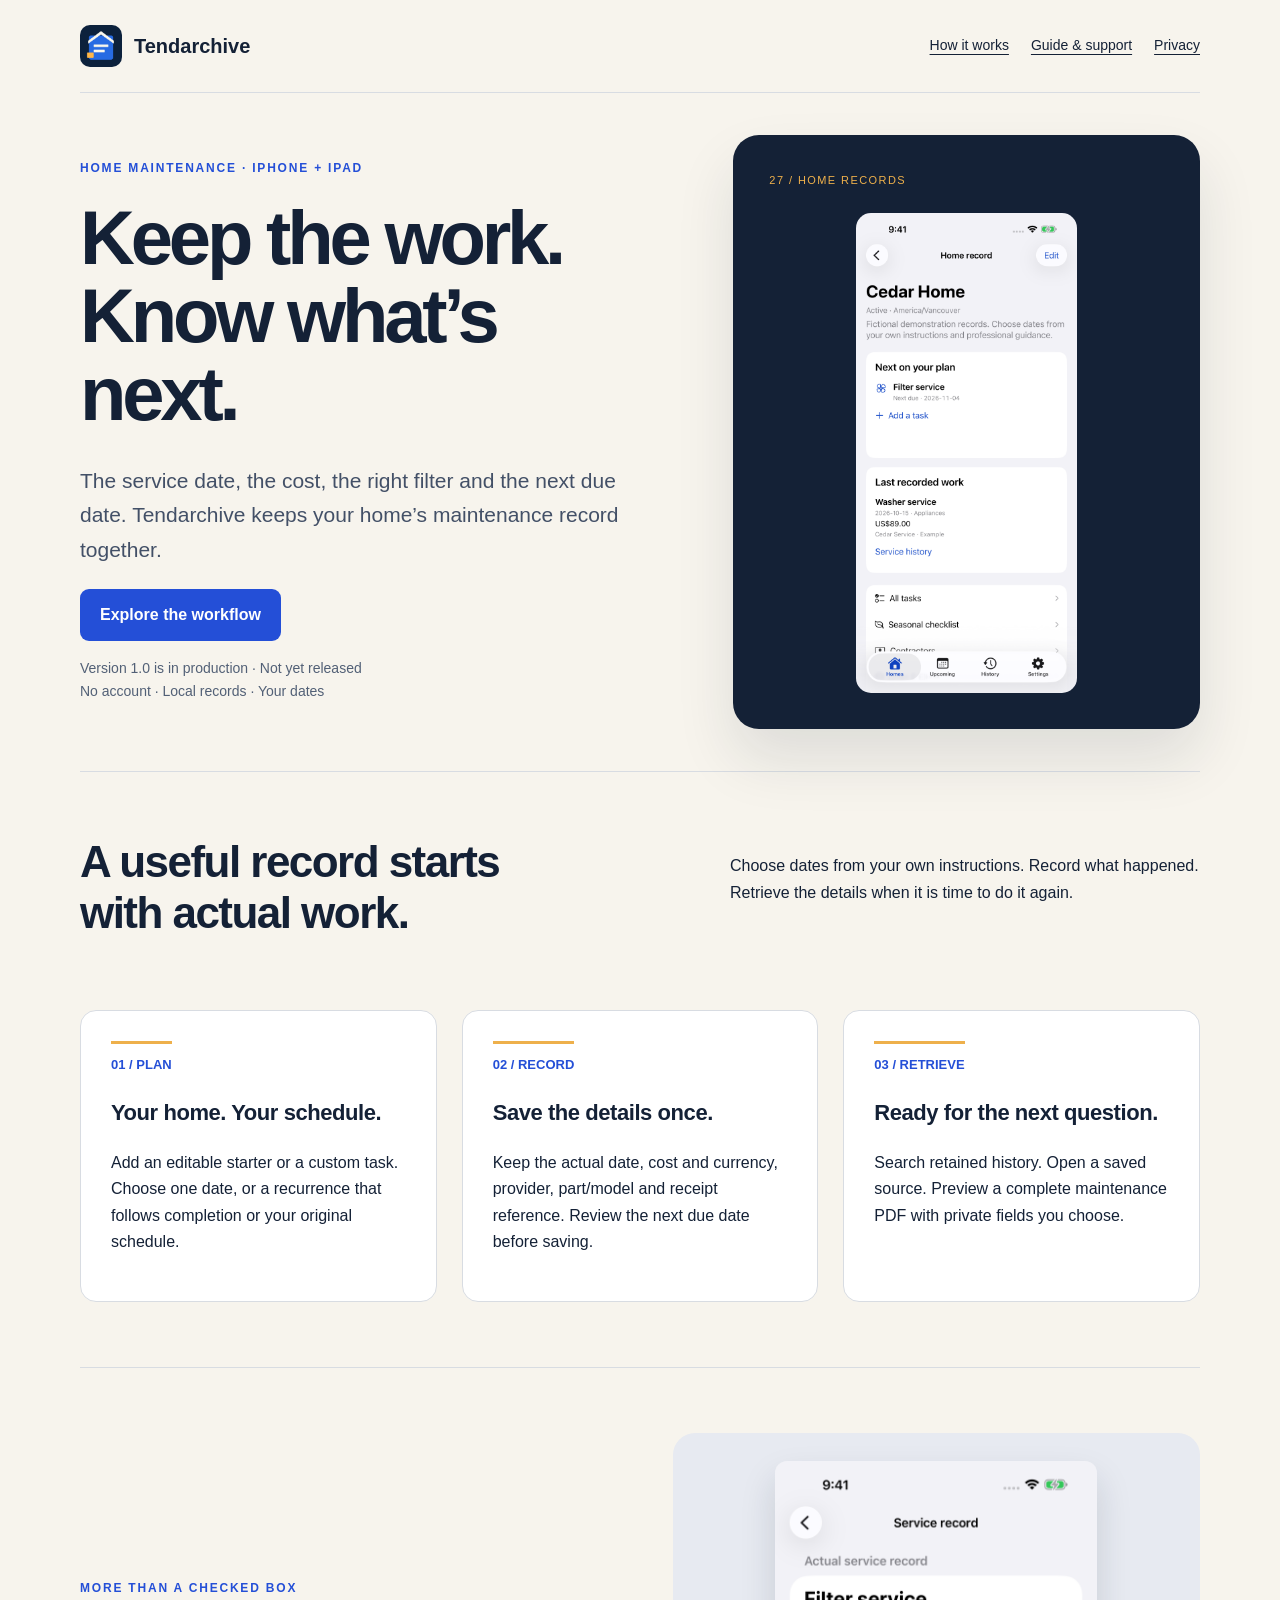
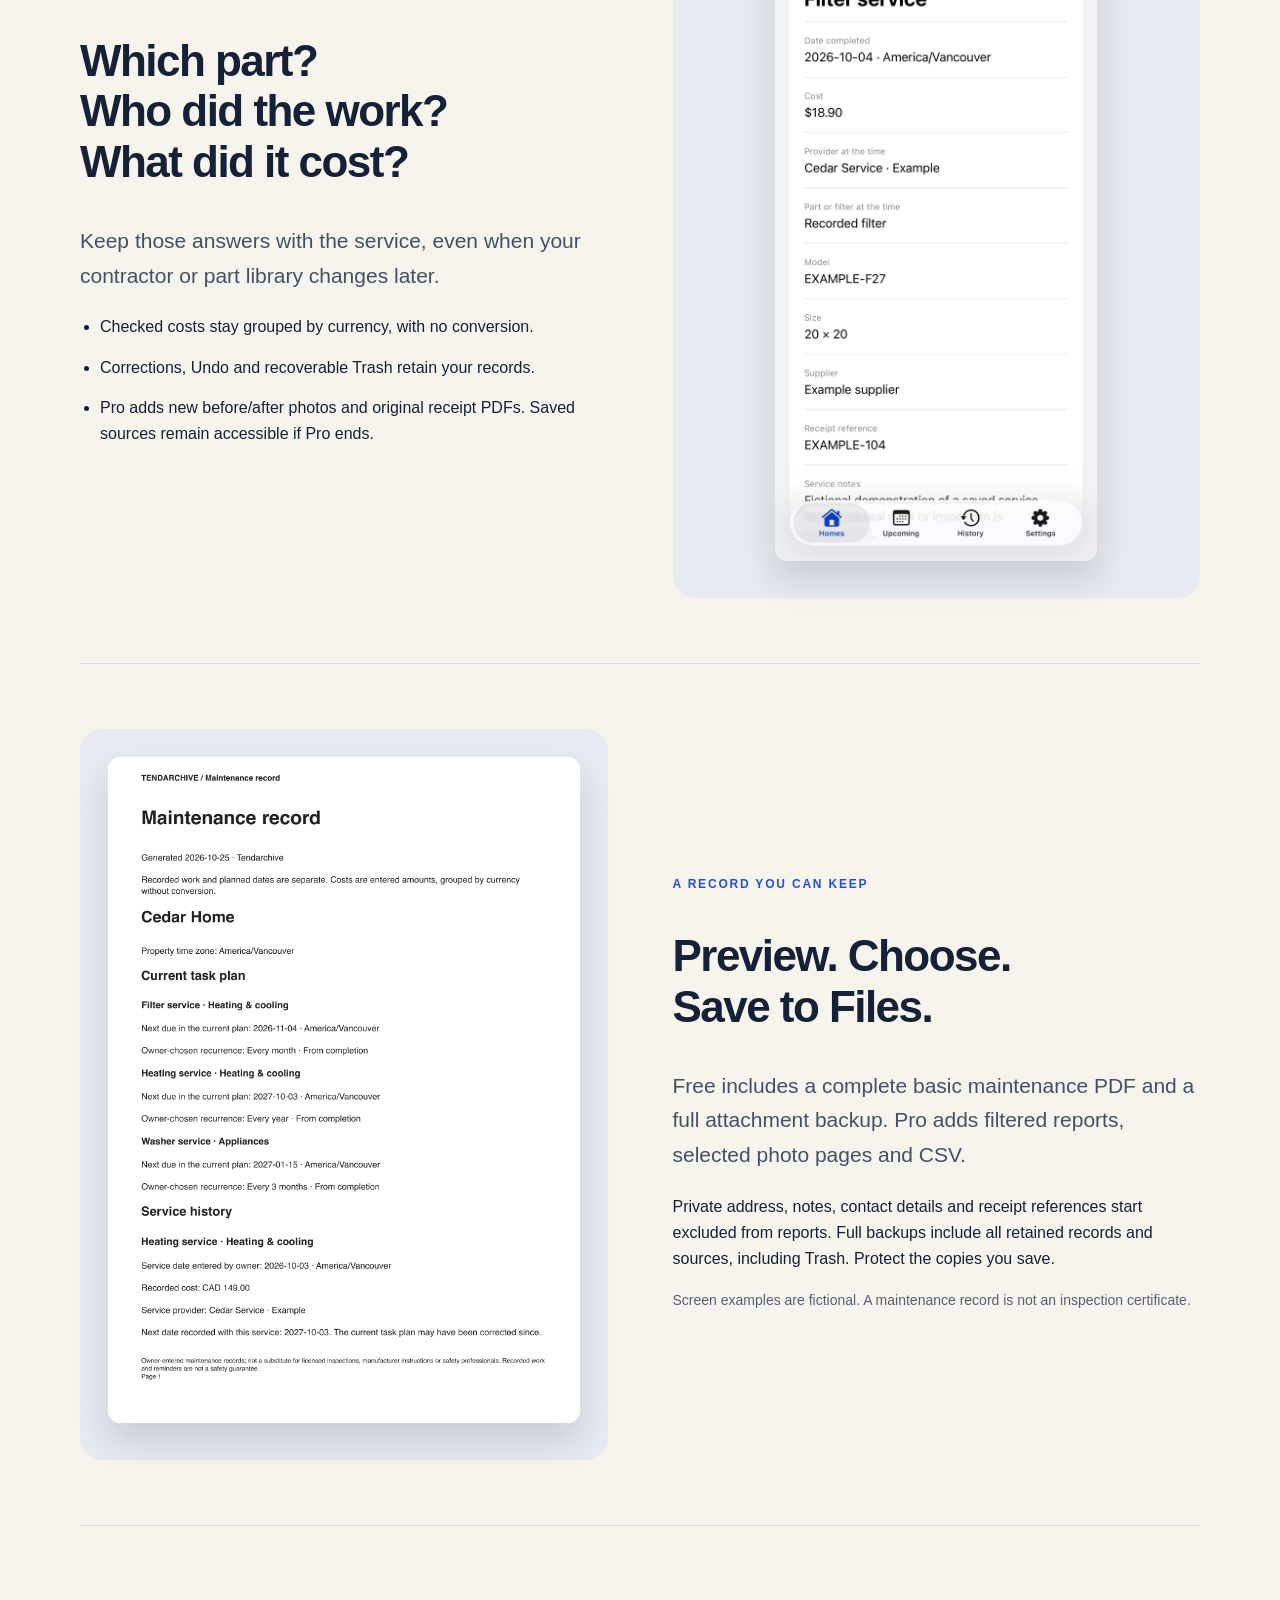
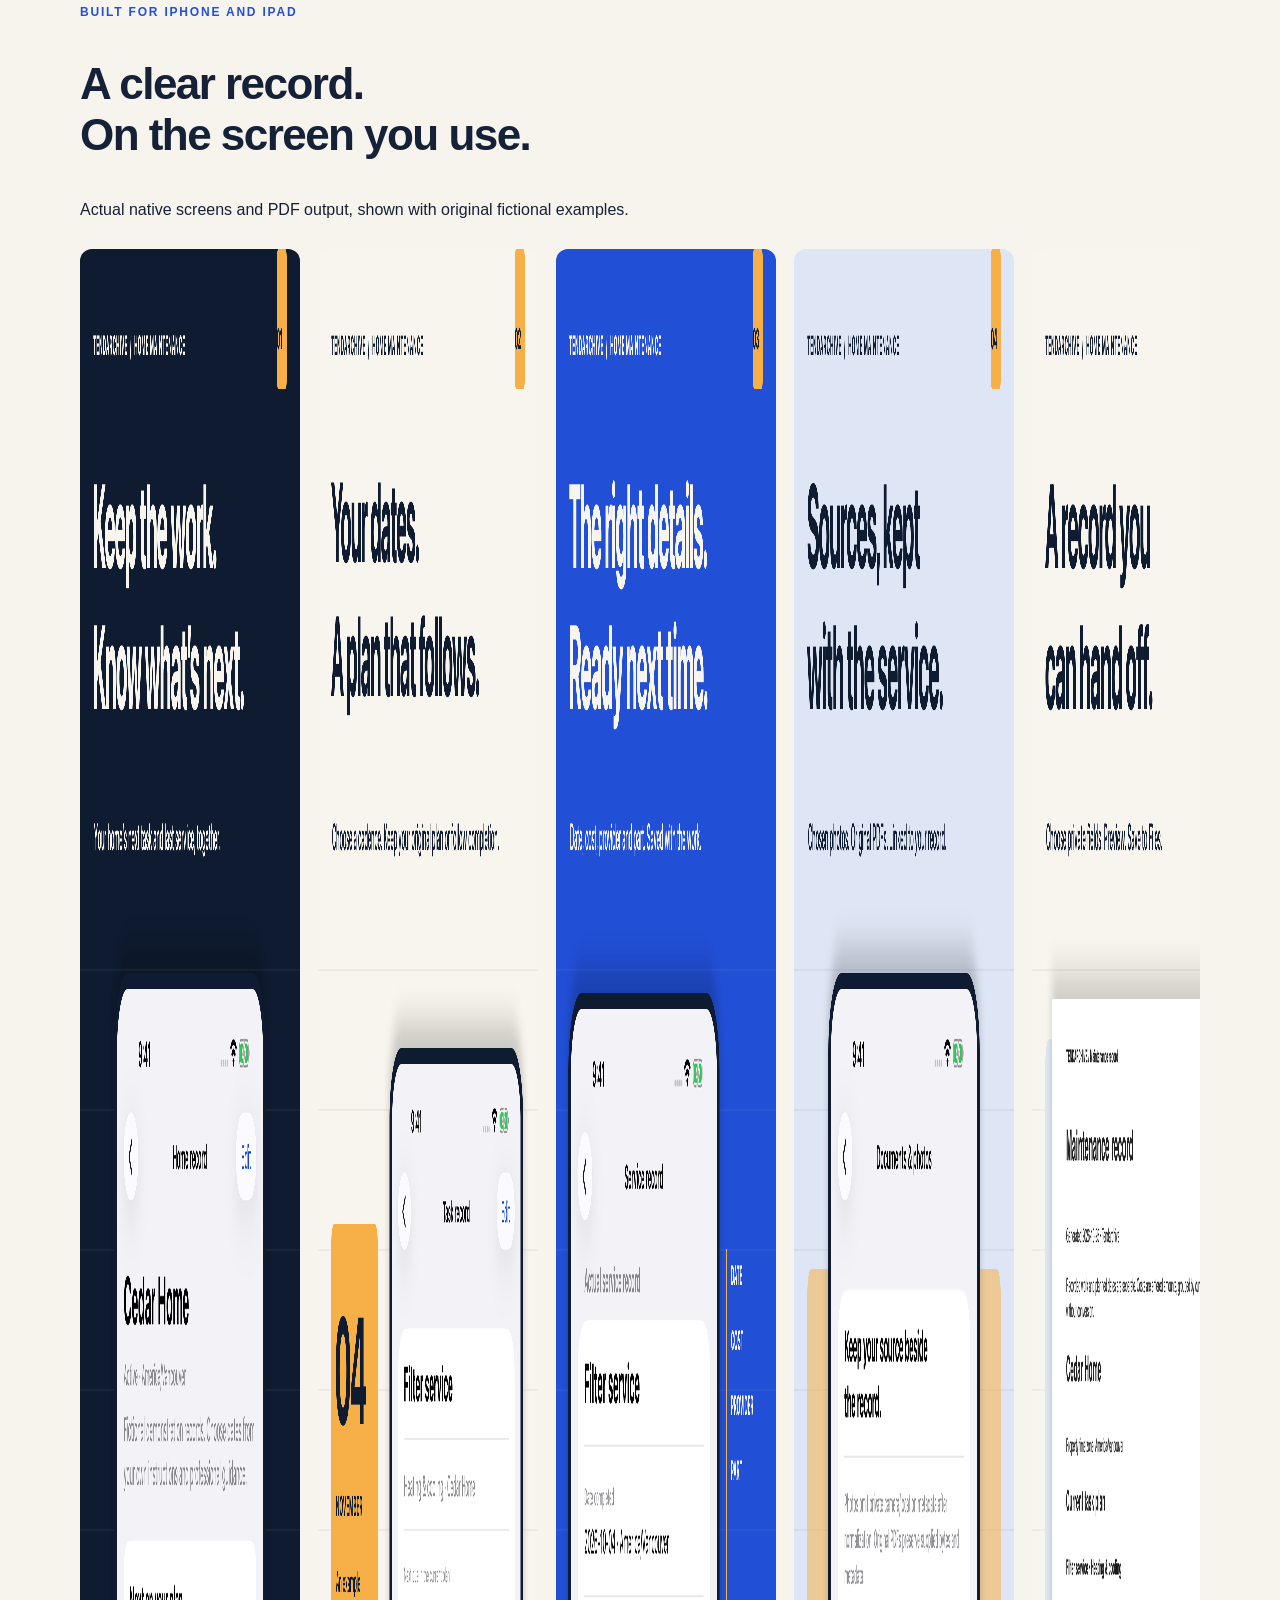
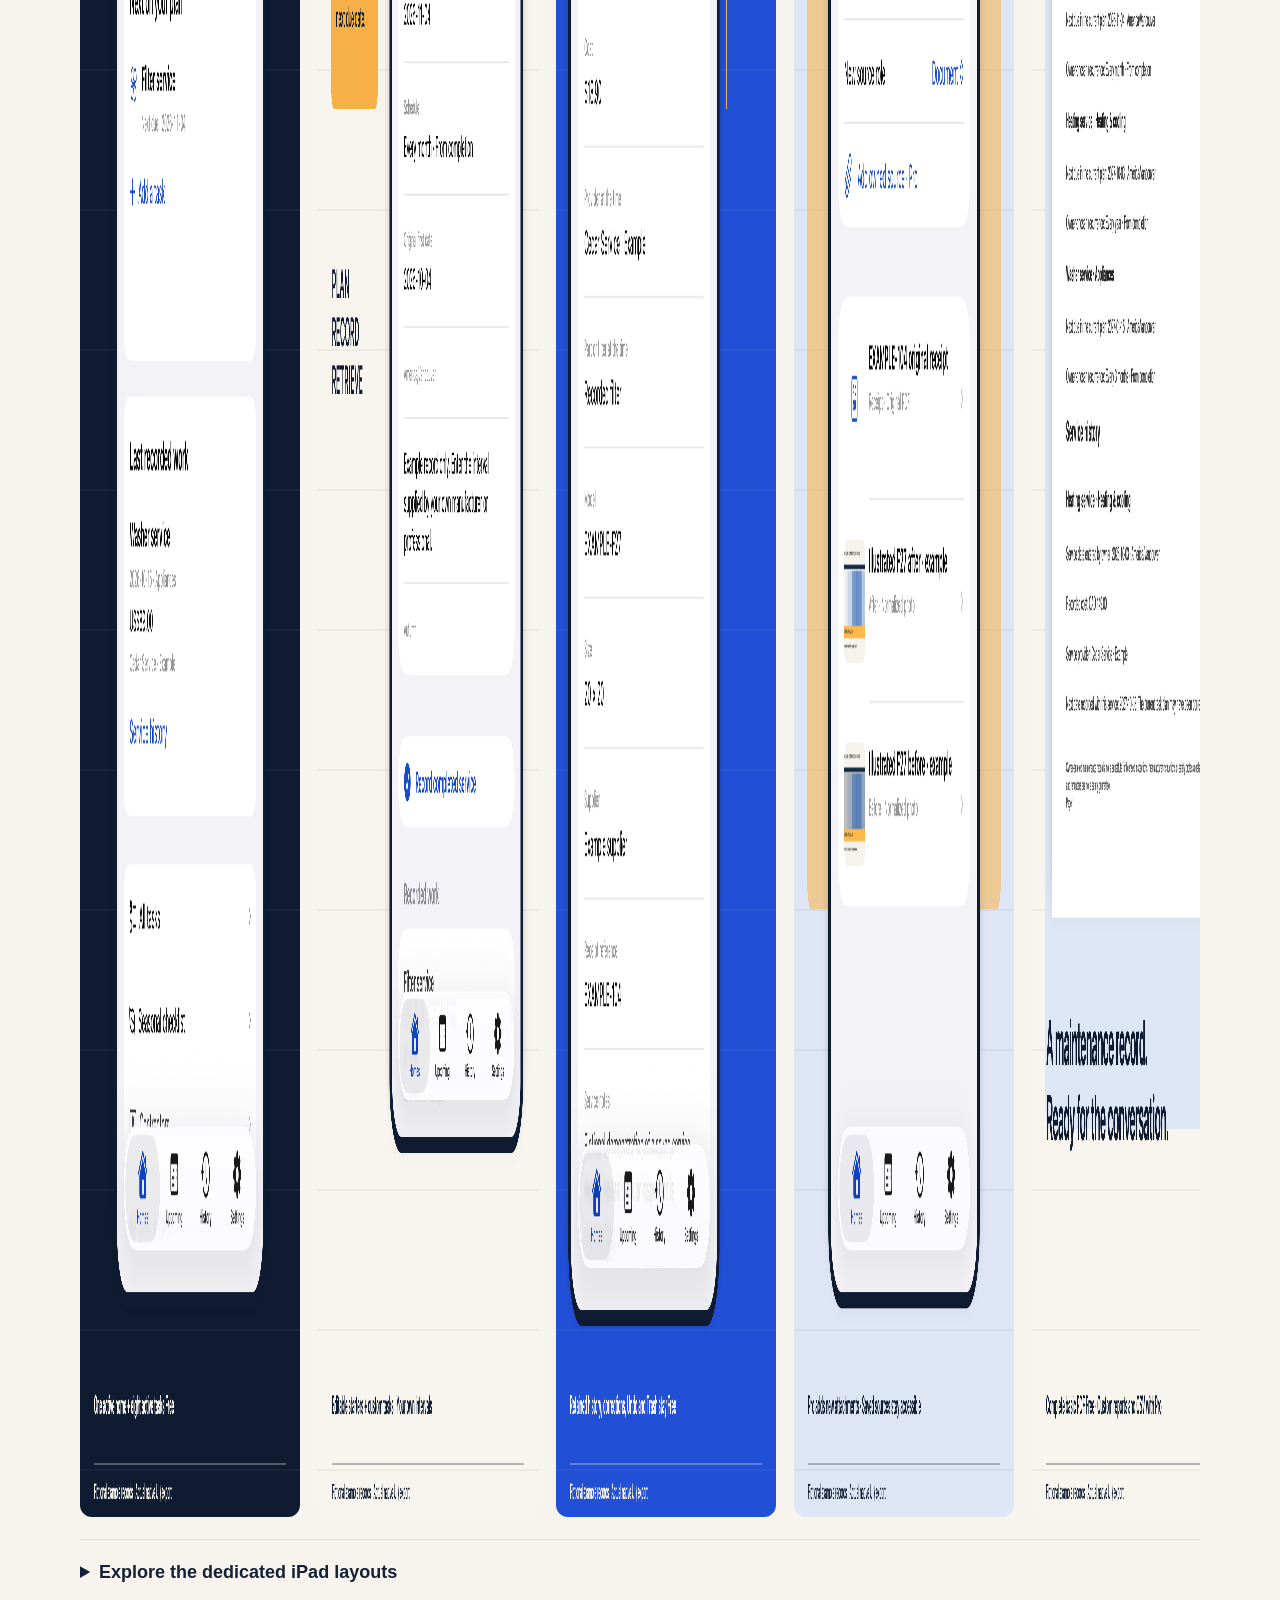
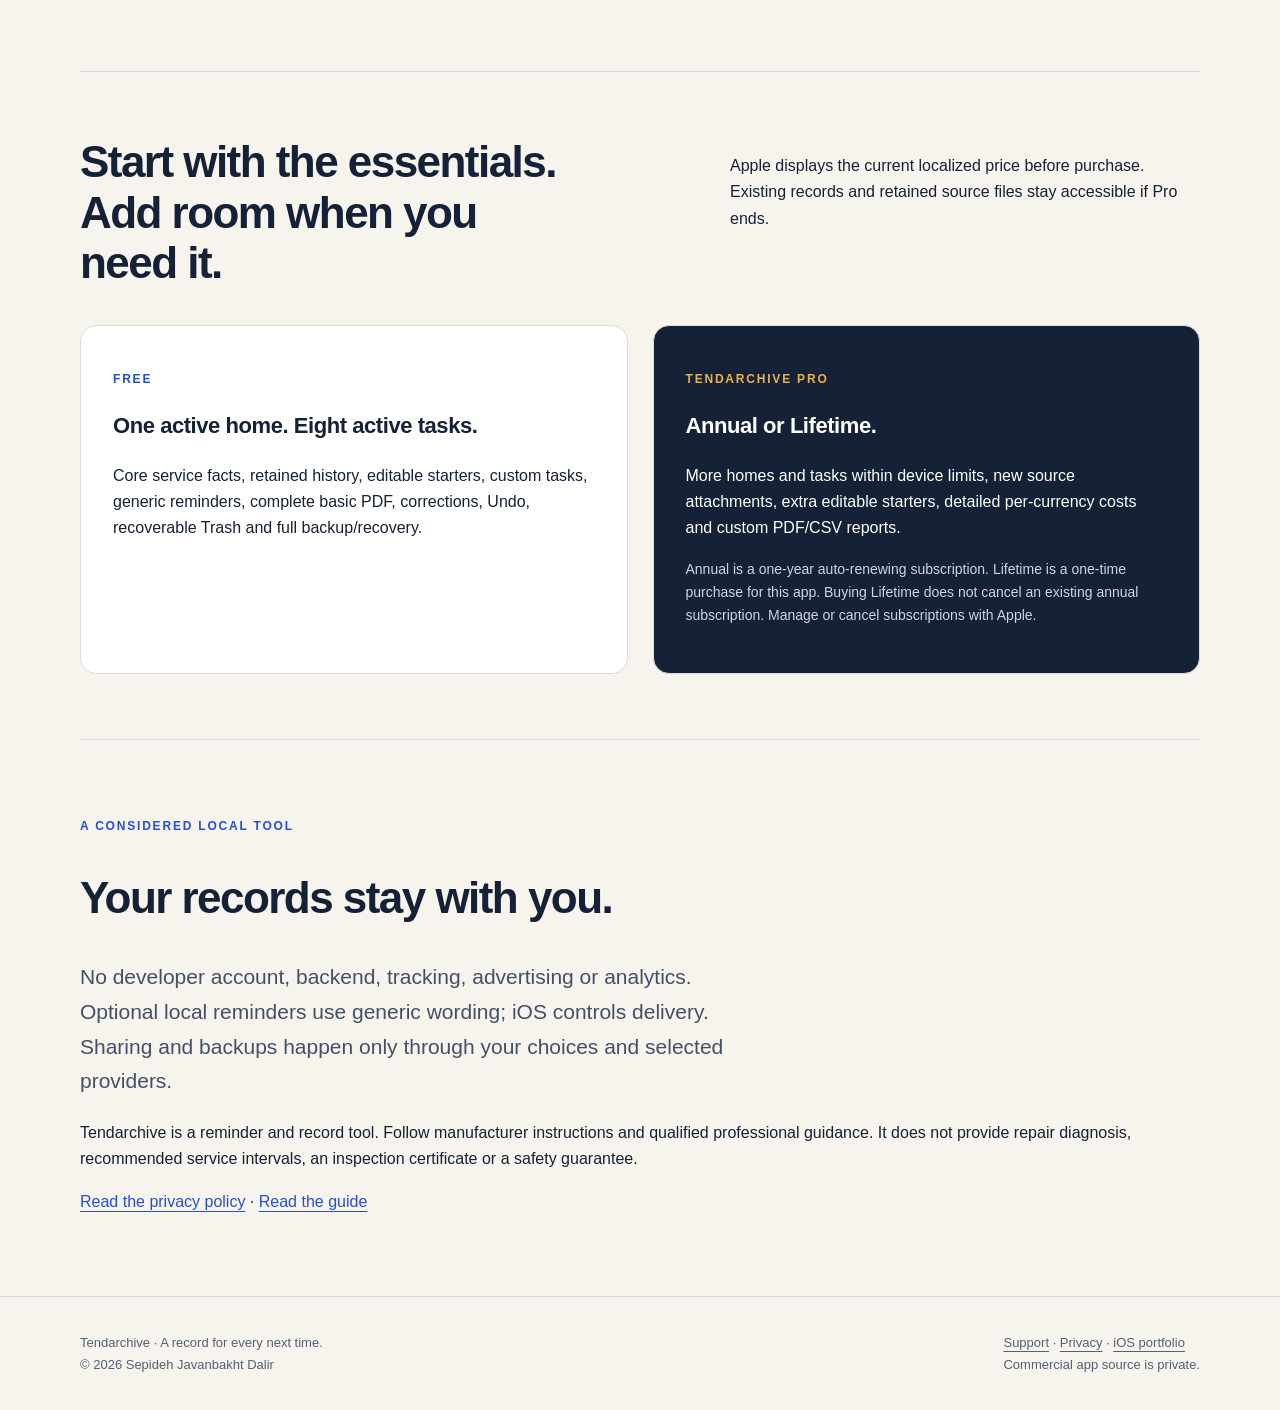
==== index.html @ c9ecf83d "Publish Tendarchive production showcase guide privacy and native campaigns" ====
<!doctype html><html lang="en"><head><meta charset="utf-8"><meta name="viewport" content="width=device-width,initial-scale=1"><meta name="description" content="Keep home maintenance dates, service history, costs, provider and part details together. A local iPhone and iPad record tool."><title>Tendarchive — Home maintenance, kept on record</title><link rel="icon" href="assets/icon.png"><link rel="stylesheet" href="styles.css"></head><body><header class="wrap"><nav aria-label="Main navigation"><a class="brand" href="index.html"><img src="assets/icon.png" width="42" height="42" alt="">Tendarchive</a><div class="links"><a href="index.html#how">How it works</a><a href="support.html">Guide &amp; support</a><a href="privacy.html">Privacy</a></div></nav></header><main class="wrap"><section class="hero"><div><p class="eyebrow">Home maintenance · iPhone + iPad</p><h1>Keep the work.<br>Know what’s next.</h1><p class="lead">The service date, the cost, the right filter and the next due date. Tendarchive keeps your home’s maintenance record together.</p><p><a class="button" href="support.html#start">Explore the workflow</a></p><p class="small">Version 1.0 is in production · Not yet released<br>No account · Local records · Your dates</p></div><div class="hero-art"><img src="assets/home.png" alt="Tendarchive’s fictional Cedar Home record with its next planned task and last recorded service."></div></section>
<section class="section" id="how"><div class="intro"><h2>A useful record starts with actual work.</h2><p>Choose dates from your own instructions. Record what happened. Retrieve the details when it is time to do it again.</p></div><div class="steps"><article class="step"><span class="number">01 / PLAN</span><h3>Your home. Your schedule.</h3><p>Add an editable starter or a custom task. Choose one date, or a recurrence that follows completion or your original schedule.</p></article><article class="step"><span class="number">02 / RECORD</span><h3>Save the details once.</h3><p>Keep the actual date, cost and currency, provider, part/model and receipt reference. Review the next due date before saving.</p></article><article class="step"><span class="number">03 / RETRIEVE</span><h3>Ready for the next question.</h3><p>Search retained history. Open a saved source. Preview a complete maintenance PDF with private fields you choose.</p></article></div></section>
<section class="section story"><div><p class="eyebrow">More than a checked box</p><h2>Which part?<br>Who did the work?<br>What did it cost?</h2><p class="lead">Keep those answers with the service, even when your contractor or part library changes later.</p><ul class="proof-list"><li>Checked costs stay grouped by currency, with no conversion.</li><li>Corrections, Undo and recoverable Trash retain your records.</li><li>Pro adds new before/after photos and original receipt PDFs. Saved sources remain accessible if Pro ends.</li></ul></div><div class="screen"><img src="assets/service.png" loading="lazy" alt="Fictional service details showing its saved provider, part reference and recorded cost."></div></section>
<section class="section story"><div class="screen"><img src="assets/report.png" loading="lazy" alt="A preview of a maintenance PDF generated from original fictional example records."></div><div><p class="eyebrow">A record you can keep</p><h2>Preview. Choose.<br>Save to Files.</h2><p class="lead">Free includes a complete basic maintenance PDF and a full attachment backup. Pro adds filtered reports, selected photo pages and CSV.</p><p>Private address, notes, contact details and receipt references start excluded from reports. Full backups include all retained records and sources, including Trash. Protect the copies you save.</p><p class="small">Screen examples are fictional. A maintenance record is not an inspection certificate.</p></div></section>
<section class="section"><p class="eyebrow">Built for iPhone and iPad</p><h2>A clear record.<br>On the screen you use.</h2><p>Actual native screens and PDF output, shown with original fictional examples.</p><div class="campaign" aria-label="iPhone marketing campaign"><a href="assets/campaign/iphone-01.png"><img src="assets/campaign/iphone-01.png" loading="lazy" width="1320" height="2868" alt="Keep the work. Know what is next."></a><a href="assets/campaign/iphone-02.png"><img src="assets/campaign/iphone-02.png" loading="lazy" width="1320" height="2868" alt="Your dates. A plan that follows."></a><a href="assets/campaign/iphone-03.png"><img src="assets/campaign/iphone-03.png" loading="lazy" width="1320" height="2868" alt="The right details. Ready next time."></a><a href="assets/campaign/iphone-04.png"><img src="assets/campaign/iphone-04.png" loading="lazy" width="1320" height="2868" alt="Sources kept with the service."></a><a href="assets/campaign/iphone-05.png"><img src="assets/campaign/iphone-05.png" loading="lazy" width="1320" height="2868" alt="A record you can hand off."></a></div><details><summary>Explore the dedicated iPad layouts</summary><div class="campaign" aria-label="iPad marketing campaign"><a href="assets/campaign/ipad-01.png"><img src="assets/campaign/ipad-01.png" loading="lazy" width="2064" height="2752" alt="iPad: Keep the work. Know what is next."></a><a href="assets/campaign/ipad-02.png"><img src="assets/campaign/ipad-02.png" loading="lazy" width="2064" height="2752" alt="iPad: Your dates. A plan that follows."></a><a href="assets/campaign/ipad-03.png"><img src="assets/campaign/ipad-03.png" loading="lazy" width="2064" height="2752" alt="iPad: The right details. Ready next time."></a><a href="assets/campaign/ipad-04.png"><img src="assets/campaign/ipad-04.png" loading="lazy" width="2064" height="2752" alt="iPad: Sources kept with the service."></a><a href="assets/campaign/ipad-05.png"><img src="assets/campaign/ipad-05.png" loading="lazy" width="2064" height="2752" alt="iPad: A record you can hand off."></a></div></details></section><section class="section"><div class="intro"><h2>Start with the essentials.<br>Add room when you need it.</h2><p>Apple displays the current localized price before purchase. Existing records and retained source files stay accessible if Pro ends.</p></div><div class="plans"><article class="plan"><p class="eyebrow">Free</p><h3>One active home. Eight active tasks.</h3><p>Core service facts, retained history, editable starters, custom tasks, generic reminders, complete basic PDF, corrections, Undo, recoverable Trash and full backup/recovery.</p></article><article class="plan pro"><p class="eyebrow" style="color:#eeb04b">Tendarchive Pro</p><h3>Annual or Lifetime.</h3><p>More homes and tasks within device limits, new source attachments, extra editable starters, detailed per-currency costs and custom PDF/CSV reports.</p><p class="small">Annual is a one-year auto-renewing subscription. Lifetime is a one-time purchase for this app. Buying Lifetime does not cancel an existing annual subscription. Manage or cancel subscriptions with Apple.</p></article></div></section>
<section class="section"><p class="eyebrow">A considered local tool</p><h2>Your records stay with you.</h2><p class="lead">No developer account, backend, tracking, advertising or analytics. Optional local reminders use generic wording; iOS controls delivery. Sharing and backups happen only through your choices and selected providers.</p><p>Tendarchive is a reminder and record tool. Follow manufacturer instructions and qualified professional guidance. It does not provide repair diagnosis, recommended service intervals, an inspection certificate or a safety guarantee.</p><p><a href="privacy.html">Read the privacy policy</a> · <a href="support.html">Read the guide</a></p></section></main><footer><div class="wrap"><span>Tendarchive · A record for every next time.<br>© 2026 Sepideh Javanbakht Dalir</span><span><a href="support.html">Support</a> · <a href="privacy.html">Privacy</a> · <a href="https://github.com/sepidehdalir/ios-app-portfolio">iOS portfolio</a><br>Commercial app source is private.</span></div></footer></body></html>
---- styles.css ----
:root{color-scheme:light;--ink:#142136;--blue:#244fd7;--amber:#eeb04b;--paper:#f7f4ed;--line:#d8dce2}*{box-sizing:border-box}body{margin:0;background:var(--paper);color:var(--ink);font-family:-apple-system,BlinkMacSystemFont,"Segoe UI",sans-serif;line-height:1.65}a{color:var(--blue);text-underline-offset:4px}a:focus-visible,summary:focus-visible{outline:3px solid var(--amber);outline-offset:5px}.wrap{max-width:1180px;margin:auto;padding:0 30px}nav{display:flex;justify-content:space-between;align-items:center;gap:24px;padding:25px 0;border-bottom:1px solid var(--line)}.brand{display:flex;align-items:center;gap:12px;text-decoration:none;color:var(--ink);font-size:20px;font-weight:750}.brand img{border-radius:10px}.links{display:flex;flex-wrap:wrap;gap:22px;font-size:14px}.links a{color:var(--ink)}.hero{display:grid;grid-template-columns:1.25fr 1fr;gap:70px;align-items:center;padding:42px 0}.eyebrow{text-transform:uppercase;letter-spacing:.15em;font-size:12px;font-weight:750;color:var(--blue)}h1{font-size:clamp(42px,6.1vw,76px);letter-spacing:-.055em;line-height:1.03;font-weight:750;margin:20px 0 30px}h2{font-size:clamp(29px,3.5vw,44px);letter-spacing:-.035em;line-height:1.15}h3{font-size:22px;line-height:1.3;letter-spacing:-.02em}.lead{font-size:21px;max-width:660px;color:#435067}.small{font-size:14px;color:#526076}.notice{padding:17px 21px;border-left:4px solid var(--amber);background:#fffaf0;margin:24px 0}.button{display:inline-block;background:var(--blue);color:white;border-radius:9px;padding:13px 20px;text-decoration:none;font-weight:650}.hero-art{position:relative;background:var(--ink);padding:36px;border-radius:26px;box-shadow:0 30px 60px #1421361c}.hero-art:before{content:"27 / HOME RECORDS";display:block;color:var(--amber);letter-spacing:.13em;font-size:11px;margin-bottom:24px}.hero-art img{display:block;width:auto;height:auto;max-width:100%;max-height:480px;margin:0 auto;border-radius:15px}.section{padding:65px 0;border-top:1px solid var(--line)}.intro{display:flex;gap:55px;align-items:start;justify-content:space-between}.intro h2{max-width:500px;margin-top:0}.intro p{max-width:470px}.steps{display:grid;grid-template-columns:repeat(3,1fr);gap:25px;margin-top:35px}.step{background:white;border:1px solid var(--line);padding:30px;border-radius:16px}.number{display:inline-block;color:var(--blue);font-size:13px;font-weight:750;border-top:3px solid var(--amber);padding-top:10px}.story{display:grid;grid-template-columns:1fr 1fr;gap:65px;align-items:center}.screen{background:#e7eaf1;border-radius:22px;padding:28px;text-align:center}.screen img{max-width:100%;max-height:700px;border-radius:12px;box-shadow:0 18px 35px #14213626}.proof-list{padding-left:20px}.proof-list li{margin:14px 0}.campaign{display:flex;gap:18px;overflow-x:auto;padding:10px 0 22px}.campaign a{flex:0 0 220px}.campaign img{width:100%;display:block;border-radius:12px}.plans{display:grid;grid-template-columns:1fr 1fr;gap:25px}.plan{padding:32px;border:1px solid var(--line);border-radius:16px;background:white}.plan.pro{background:var(--ink);color:white}.plan.pro .small{color:#cdd5e5}.document{max-width:800px;margin:auto;padding:65px 30px 90px}.document h1{font-size:clamp(40px,6vw,65px)}.document h2{font-size:27px;margin-top:43px}.document h3{font-size:21px}footer{border-top:1px solid var(--line);padding:35px 0;color:#526076;font-size:13px}footer .wrap{display:flex;justify-content:space-between;gap:30px}footer a{color:inherit}details{border-top:1px solid var(--line);padding:18px 0}summary{cursor:pointer;font-size:18px;font-weight:650}@media(max-width:760px){.wrap{padding:0 20px}nav{align-items:flex-start;flex-direction:column;gap:15px}.links{gap:16px}.hero{grid-template-columns:1fr;padding:45px 0;gap:30px}.hero-art{max-width:430px;margin:auto;padding:25px}.intro,.story{display:block}.steps,.plans{grid-template-columns:1fr}.section{padding:42px 0}.story .screen{margin-top:30px}footer .wrap{flex-direction:column}.document{padding-top:42px}.lead{font-size:19px}}
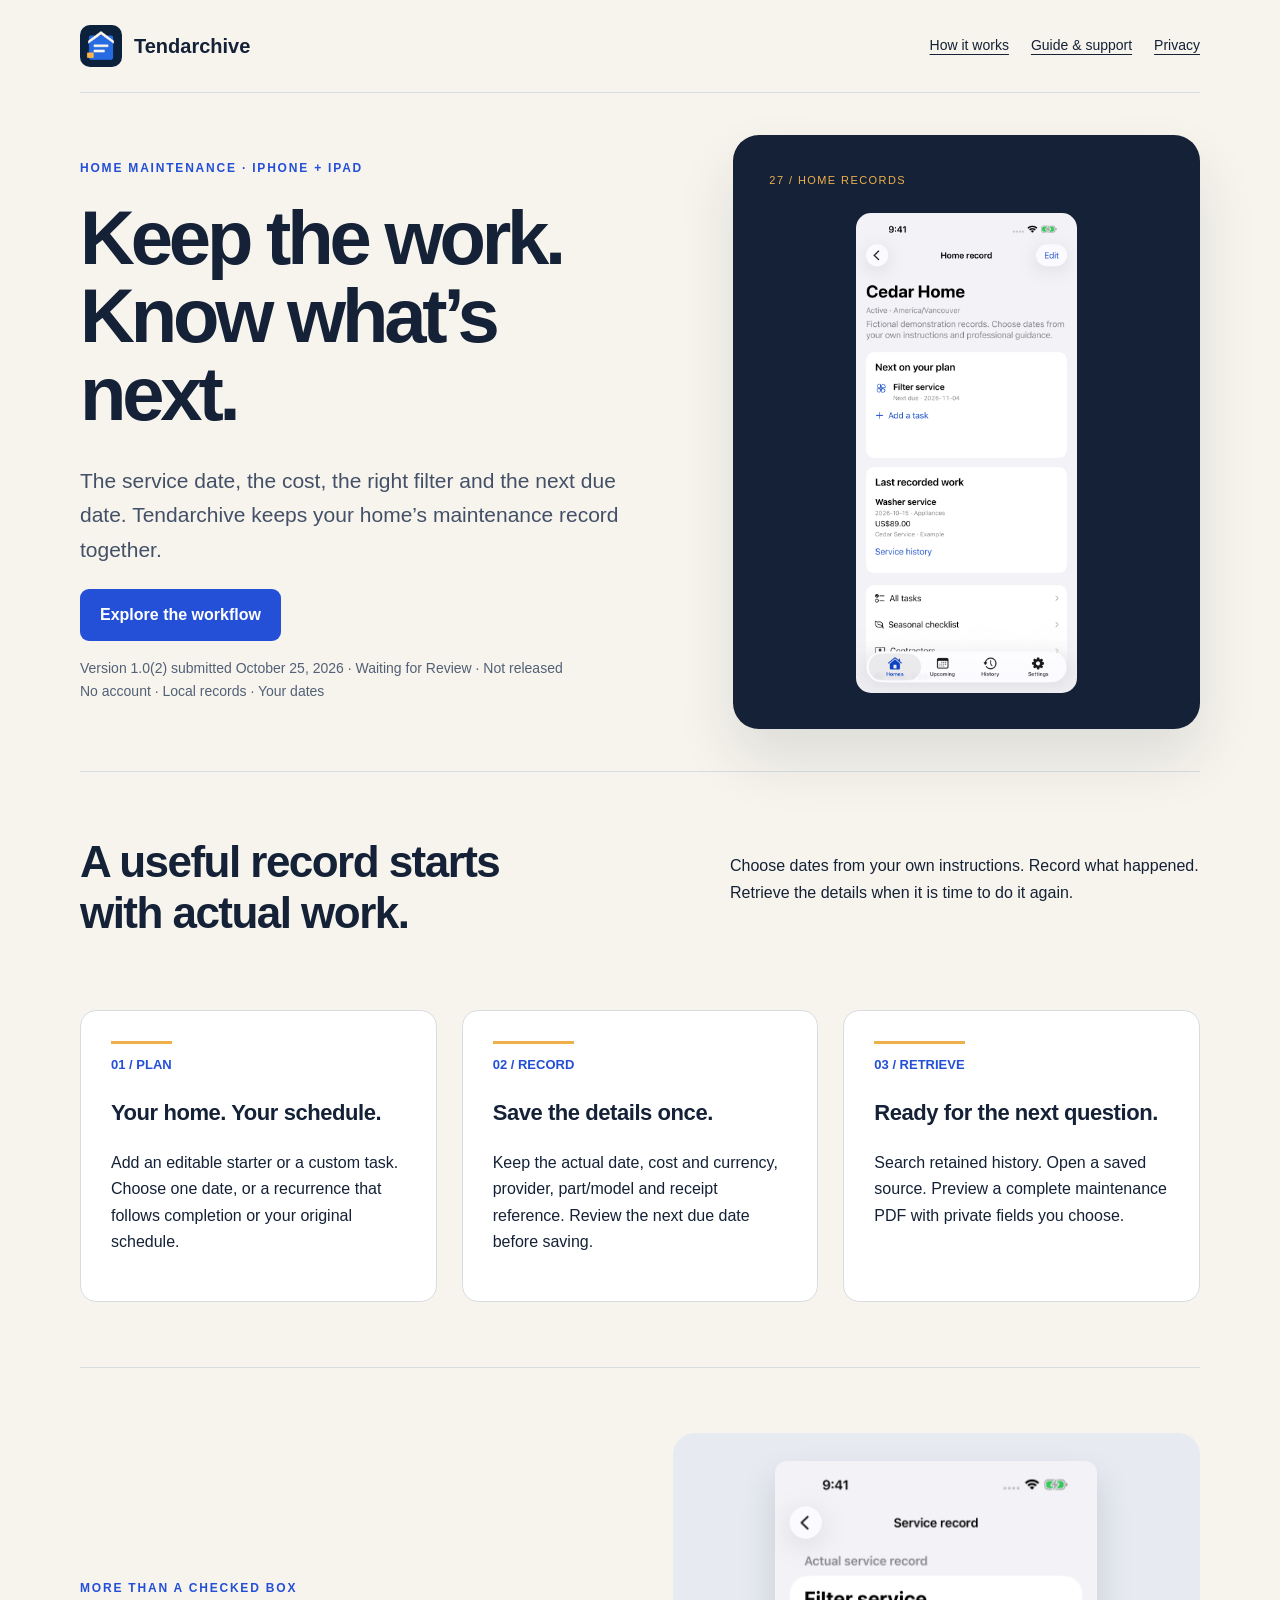
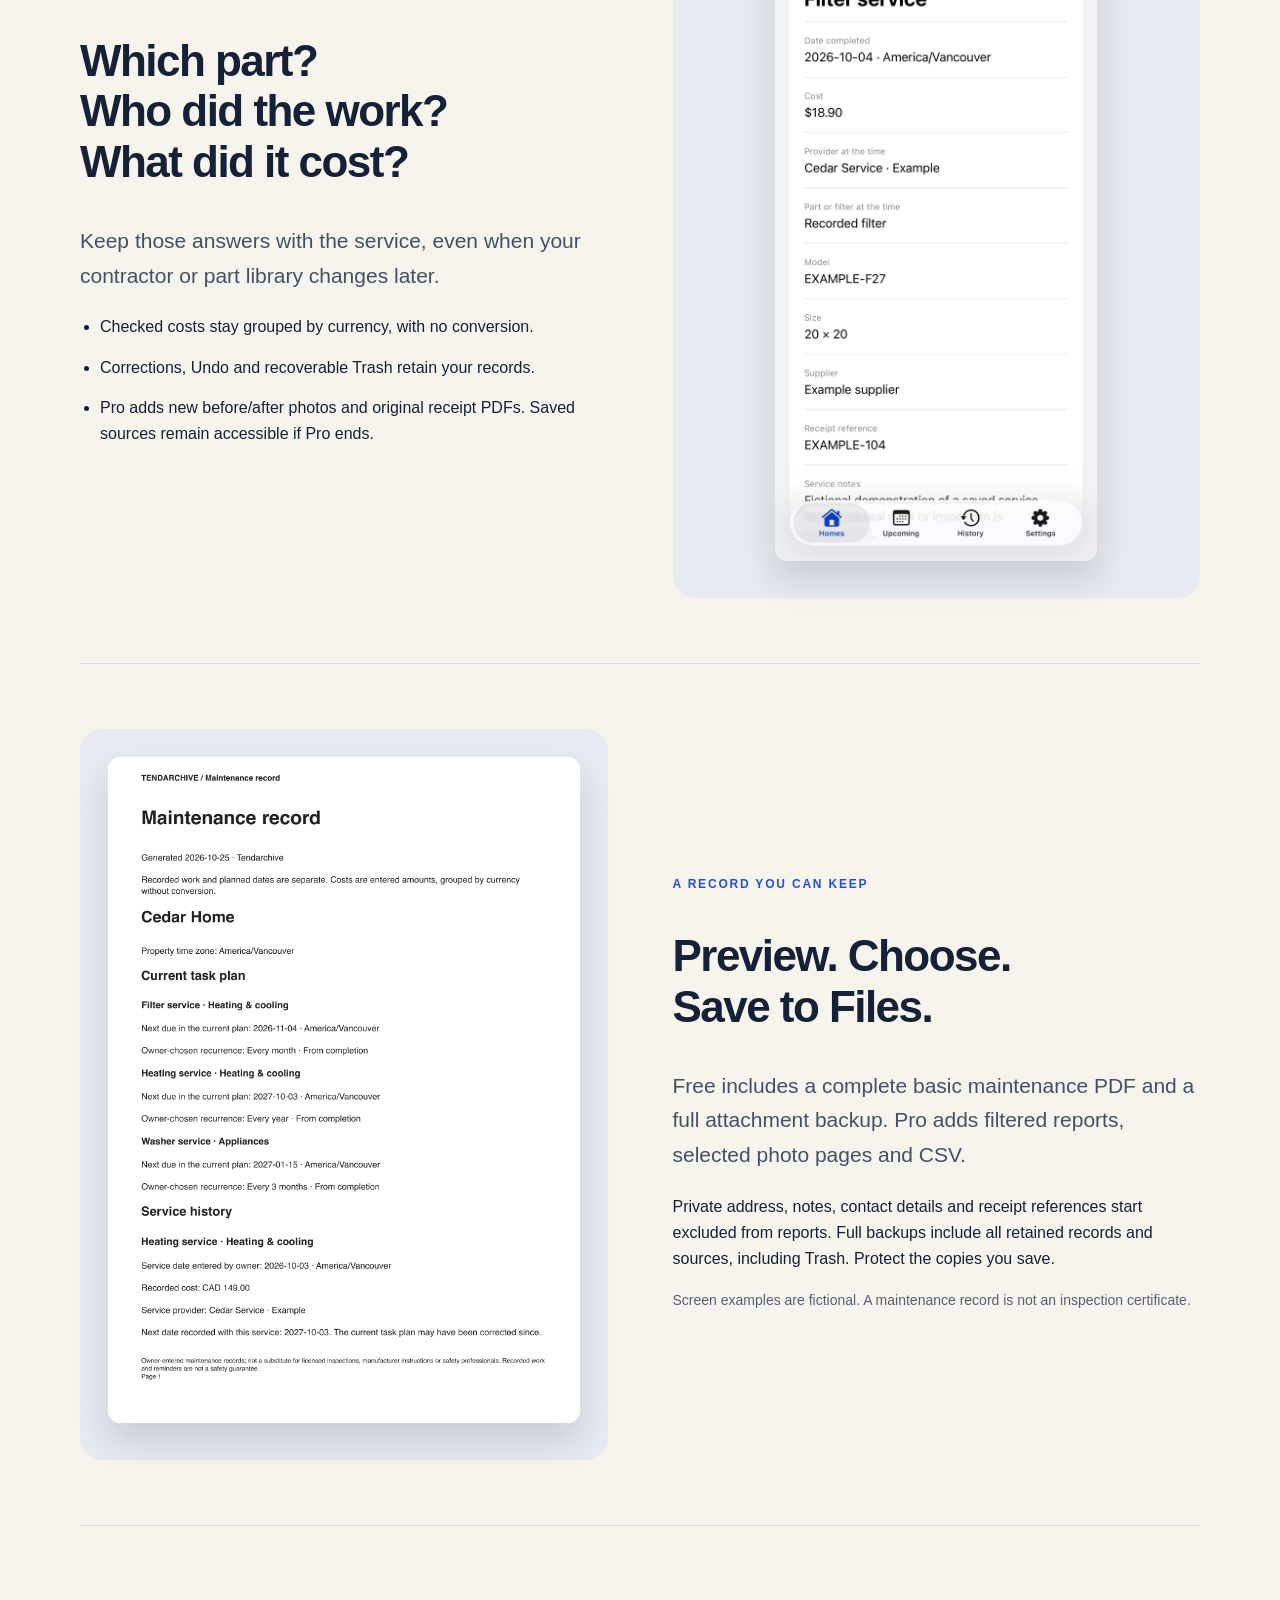
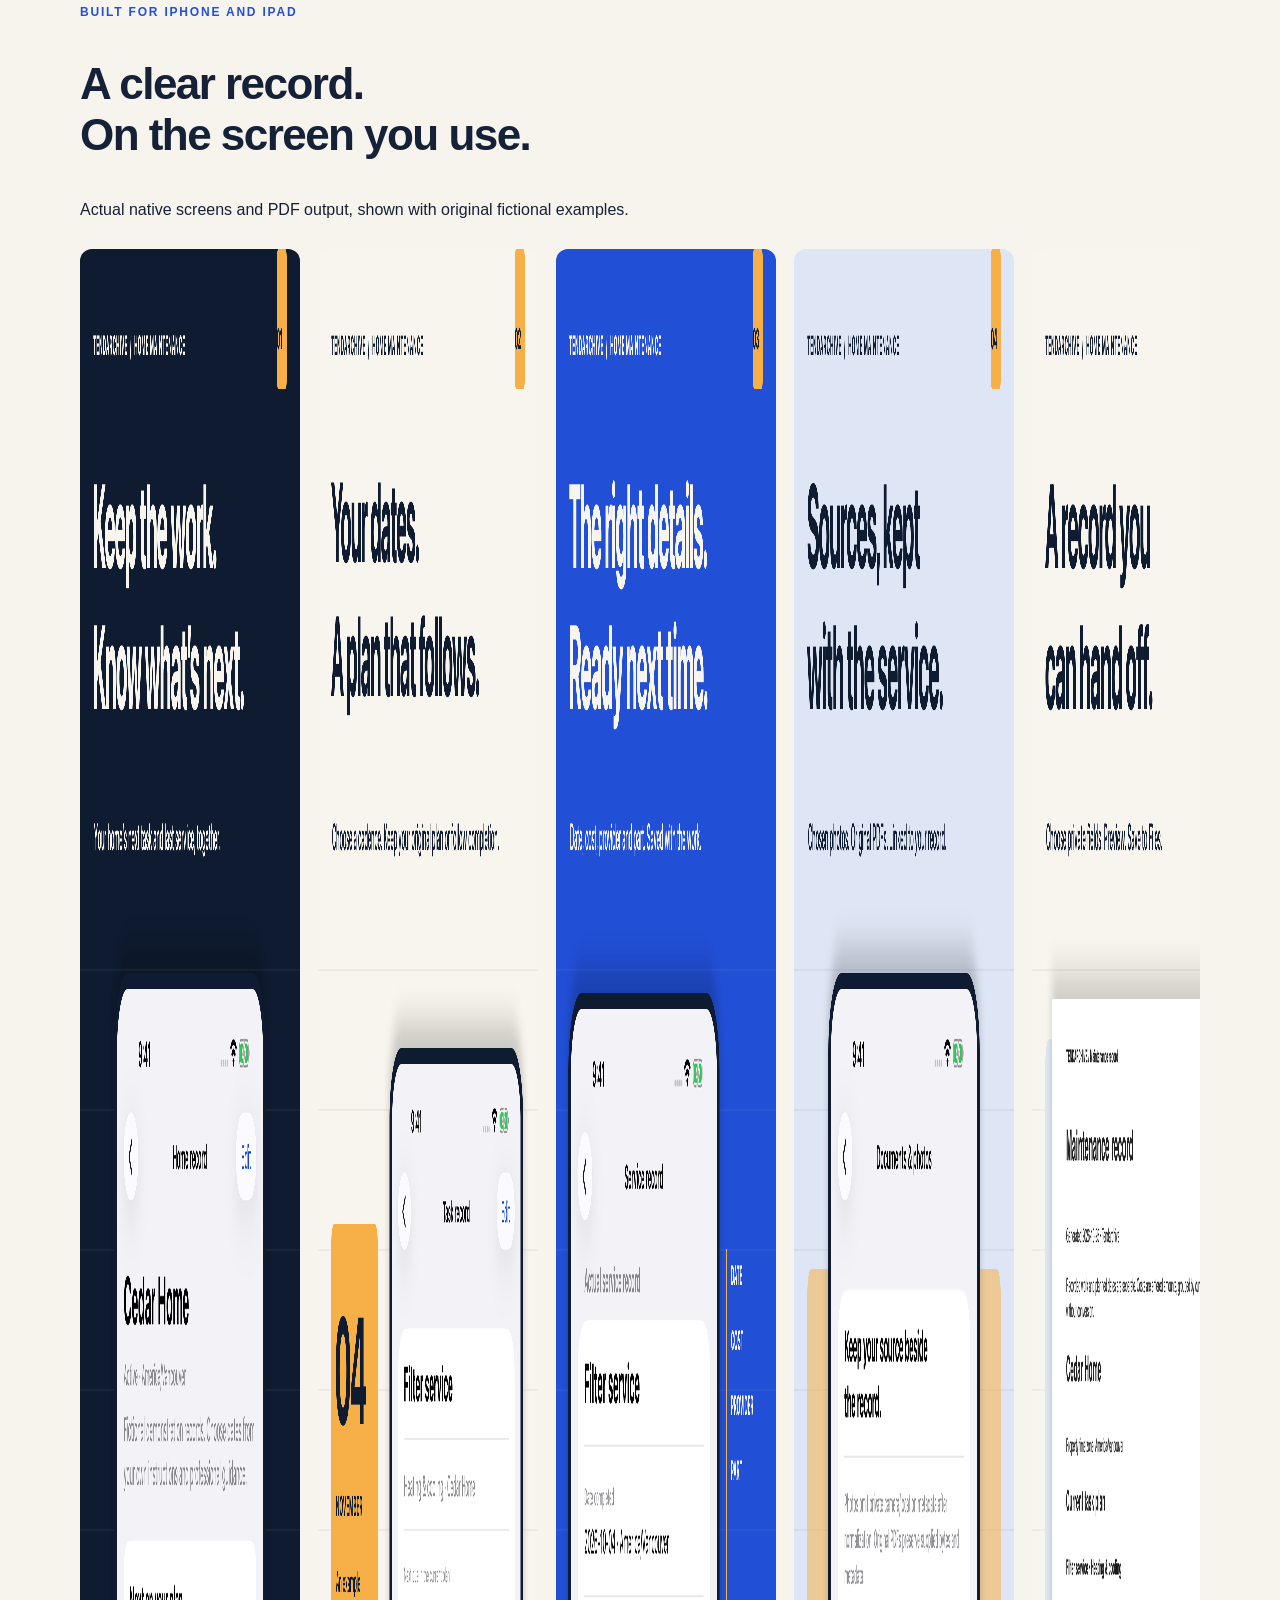
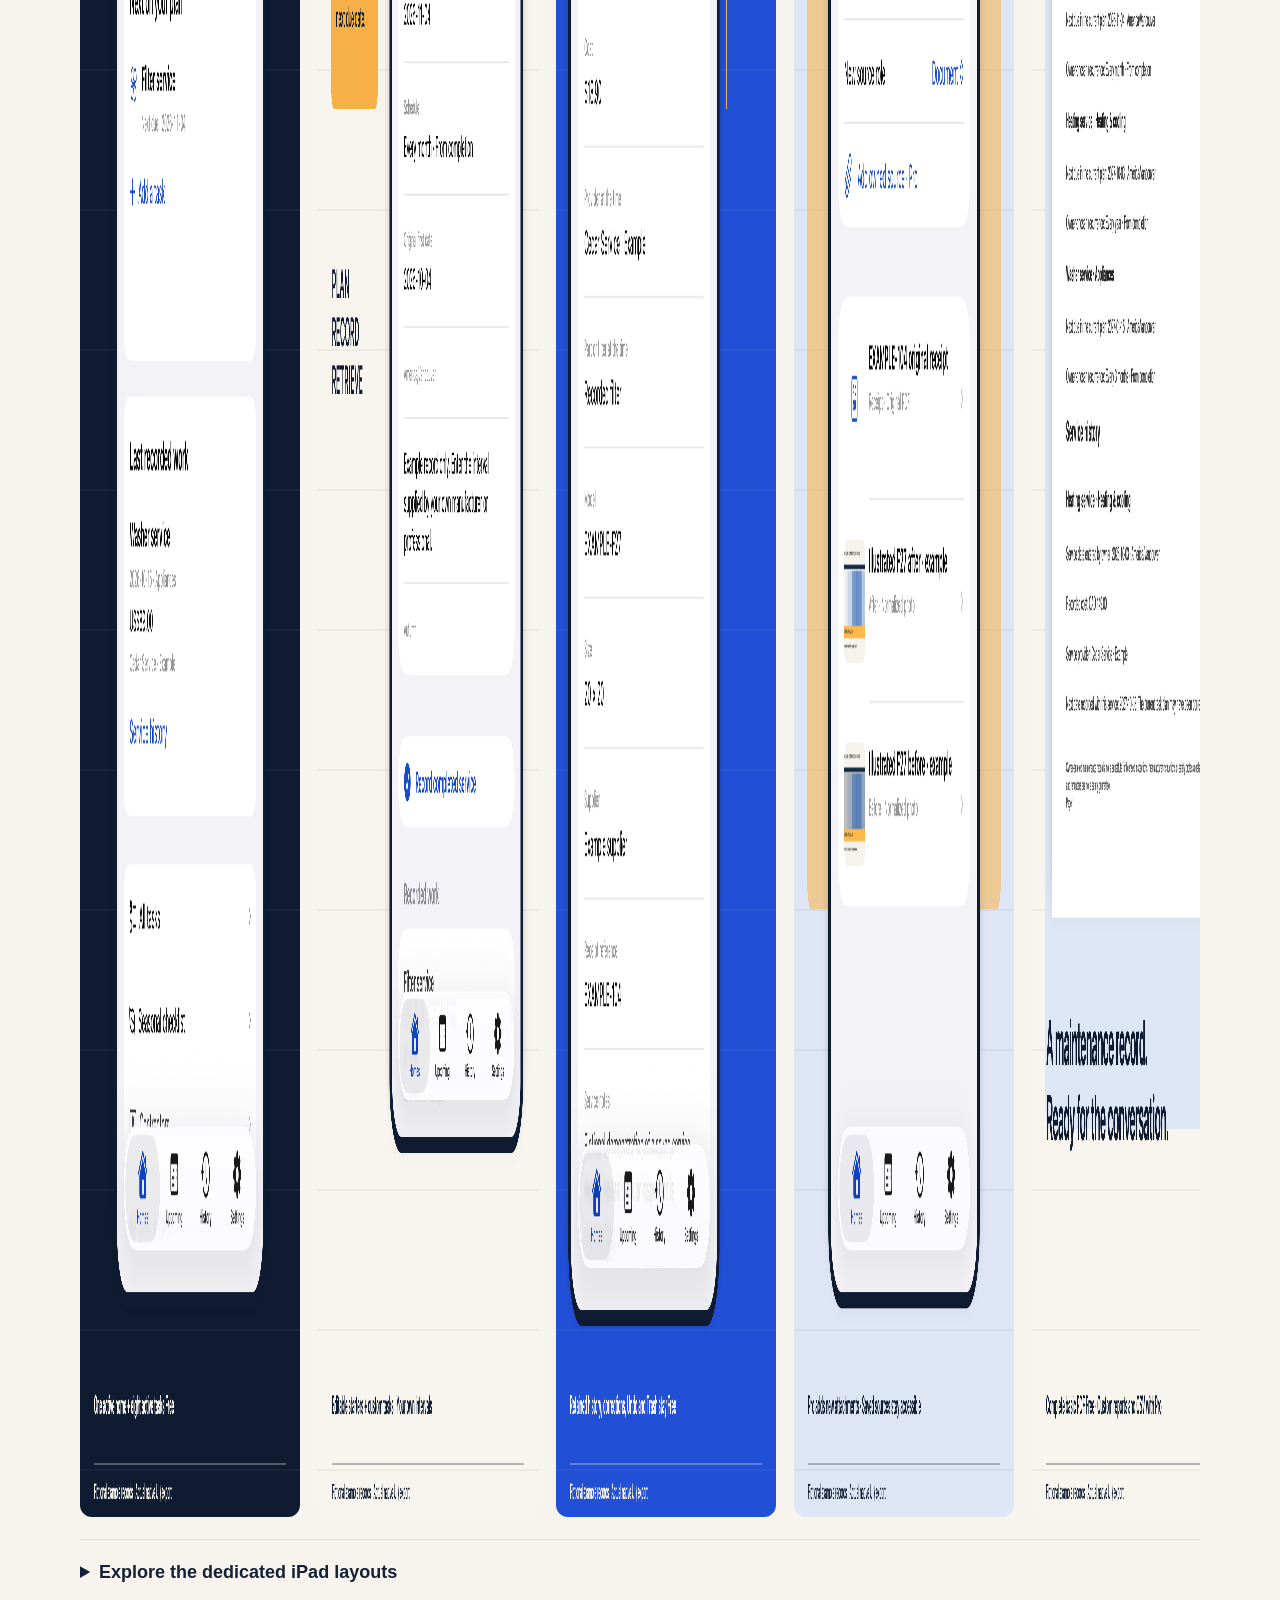
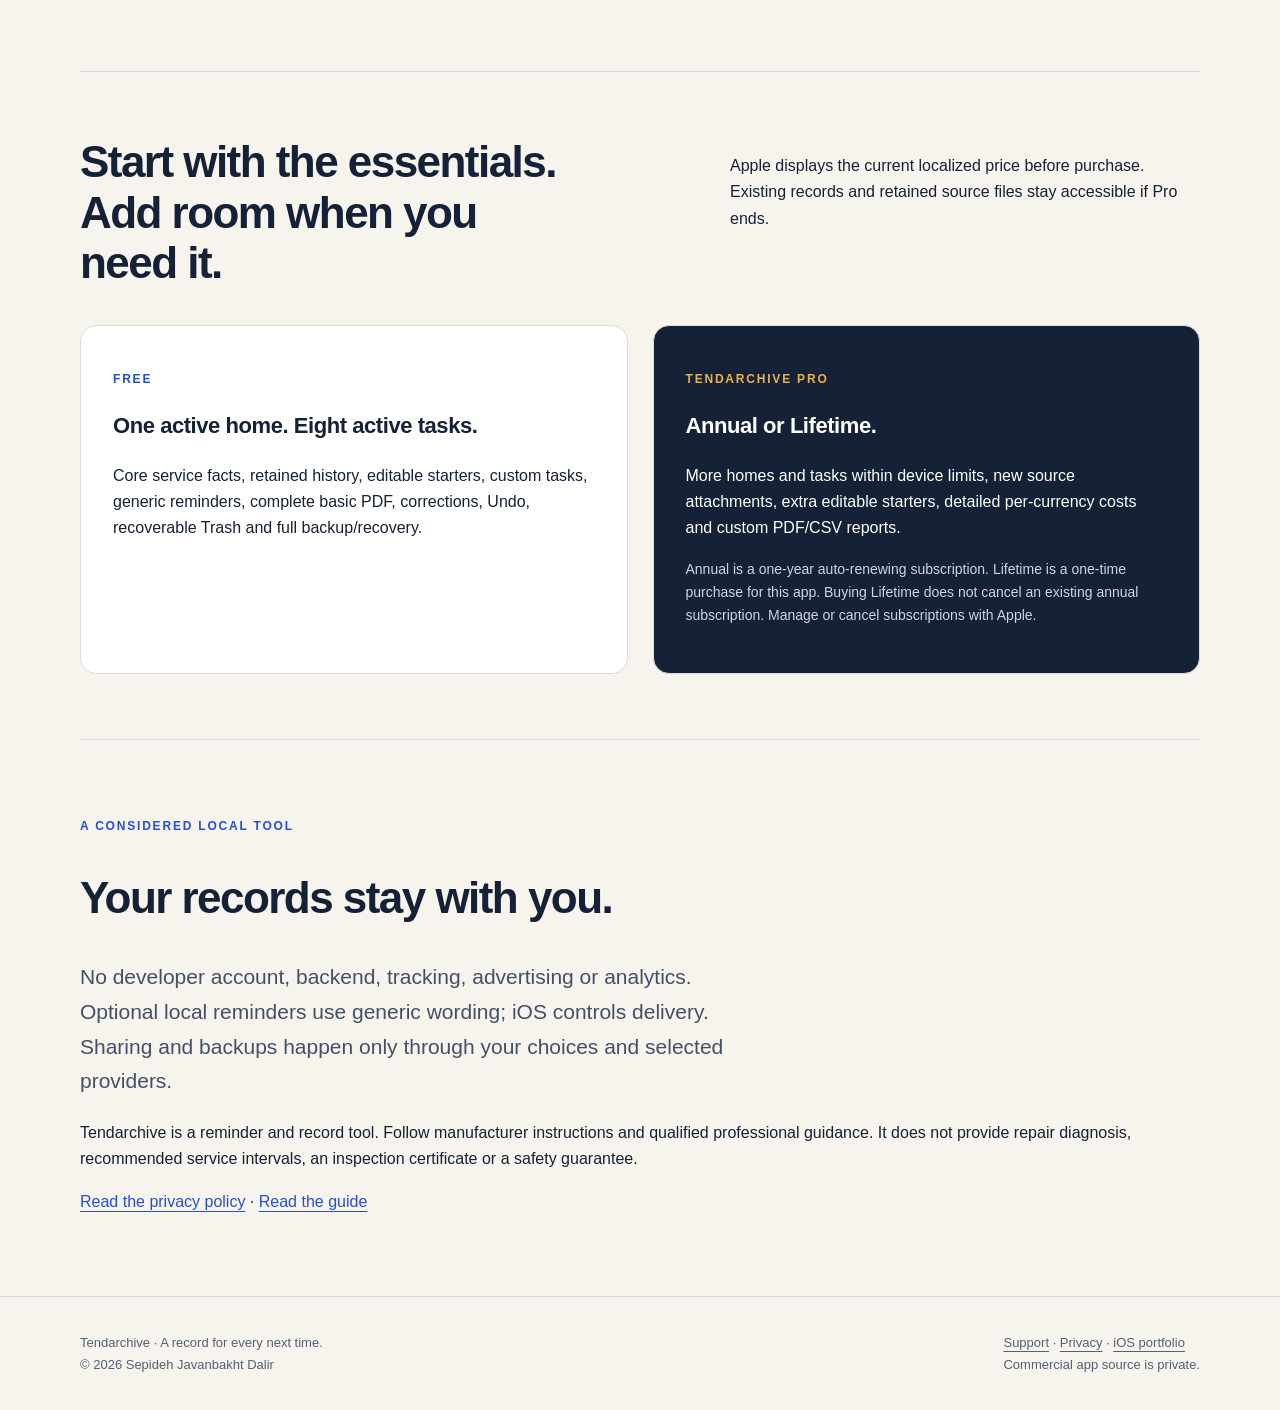
==== commit 9d8cb6dc: "Publish Tendarchive submitted status, privacy declaration and source guide" ====
--- a/index.html
+++ b/index.html
@@ -1,4 +1,4 @@
-<!doctype html><html lang="en"><head><meta charset="utf-8"><meta name="viewport" content="width=device-width,initial-scale=1"><meta name="description" content="Keep home maintenance dates, service history, costs, provider and part details together. A local iPhone and iPad record tool."><title>Tendarchive — Home maintenance, kept on record</title><link rel="icon" href="assets/icon.png"><link rel="stylesheet" href="styles.css"></head><body><header class="wrap"><nav aria-label="Main navigation"><a class="brand" href="index.html"><img src="assets/icon.png" width="42" height="42" alt="">Tendarchive</a><div class="links"><a href="index.html#how">How it works</a><a href="support.html">Guide &amp; support</a><a href="privacy.html">Privacy</a></div></nav></header><main class="wrap"><section class="hero"><div><p class="eyebrow">Home maintenance · iPhone + iPad</p><h1>Keep the work.<br>Know what’s next.</h1><p class="lead">The service date, the cost, the right filter and the next due date. Tendarchive keeps your home’s maintenance record together.</p><p><a class="button" href="support.html#start">Explore the workflow</a></p><p class="small">Version 1.0 is in production · Not yet released<br>No account · Local records · Your dates</p></div><div class="hero-art"><img src="assets/home.png" alt="Tendarchive’s fictional Cedar Home record with its next planned task and last recorded service."></div></section>
+<!doctype html><html lang="en"><head><meta charset="utf-8"><meta name="viewport" content="width=device-width,initial-scale=1"><meta name="description" content="Keep home maintenance dates, service history, costs, provider and part details together. A local iPhone and iPad record tool."><title>Tendarchive — Home maintenance, kept on record</title><link rel="icon" href="assets/icon.png"><link rel="stylesheet" href="styles.css"></head><body><header class="wrap"><nav aria-label="Main navigation"><a class="brand" href="index.html"><img src="assets/icon.png" width="42" height="42" alt="">Tendarchive</a><div class="links"><a href="index.html#how">How it works</a><a href="support.html">Guide &amp; support</a><a href="privacy.html">Privacy</a></div></nav></header><main class="wrap"><section class="hero"><div><p class="eyebrow">Home maintenance · iPhone + iPad</p><h1>Keep the work.<br>Know what’s next.</h1><p class="lead">The service date, the cost, the right filter and the next due date. Tendarchive keeps your home’s maintenance record together.</p><p><a class="button" href="support.html#start">Explore the workflow</a></p><p class="small">Version 1.0(2) submitted October 25, 2026 · Waiting for Review · Not released<br>No account · Local records · Your dates</p></div><div class="hero-art"><img src="assets/home.png" alt="Tendarchive’s fictional Cedar Home record with its next planned task and last recorded service."></div></section>
 <section class="section" id="how"><div class="intro"><h2>A useful record starts with actual work.</h2><p>Choose dates from your own instructions. Record what happened. Retrieve the details when it is time to do it again.</p></div><div class="steps"><article class="step"><span class="number">01 / PLAN</span><h3>Your home. Your schedule.</h3><p>Add an editable starter or a custom task. Choose one date, or a recurrence that follows completion or your original schedule.</p></article><article class="step"><span class="number">02 / RECORD</span><h3>Save the details once.</h3><p>Keep the actual date, cost and currency, provider, part/model and receipt reference. Review the next due date before saving.</p></article><article class="step"><span class="number">03 / RETRIEVE</span><h3>Ready for the next question.</h3><p>Search retained history. Open a saved source. Preview a complete maintenance PDF with private fields you choose.</p></article></div></section>
 <section class="section story"><div><p class="eyebrow">More than a checked box</p><h2>Which part?<br>Who did the work?<br>What did it cost?</h2><p class="lead">Keep those answers with the service, even when your contractor or part library changes later.</p><ul class="proof-list"><li>Checked costs stay grouped by currency, with no conversion.</li><li>Corrections, Undo and recoverable Trash retain your records.</li><li>Pro adds new before/after photos and original receipt PDFs. Saved sources remain accessible if Pro ends.</li></ul></div><div class="screen"><img src="assets/service.png" loading="lazy" alt="Fictional service details showing its saved provider, part reference and recorded cost."></div></section>
 <section class="section story"><div class="screen"><img src="assets/report.png" loading="lazy" alt="A preview of a maintenance PDF generated from original fictional example records."></div><div><p class="eyebrow">A record you can keep</p><h2>Preview. Choose.<br>Save to Files.</h2><p class="lead">Free includes a complete basic maintenance PDF and a full attachment backup. Pro adds filtered reports, selected photo pages and CSV.</p><p>Private address, notes, contact details and receipt references start excluded from reports. Full backups include all retained records and sources, including Trash. Protect the copies you save.</p><p class="small">Screen examples are fictional. A maintenance record is not an inspection certificate.</p></div></section>
